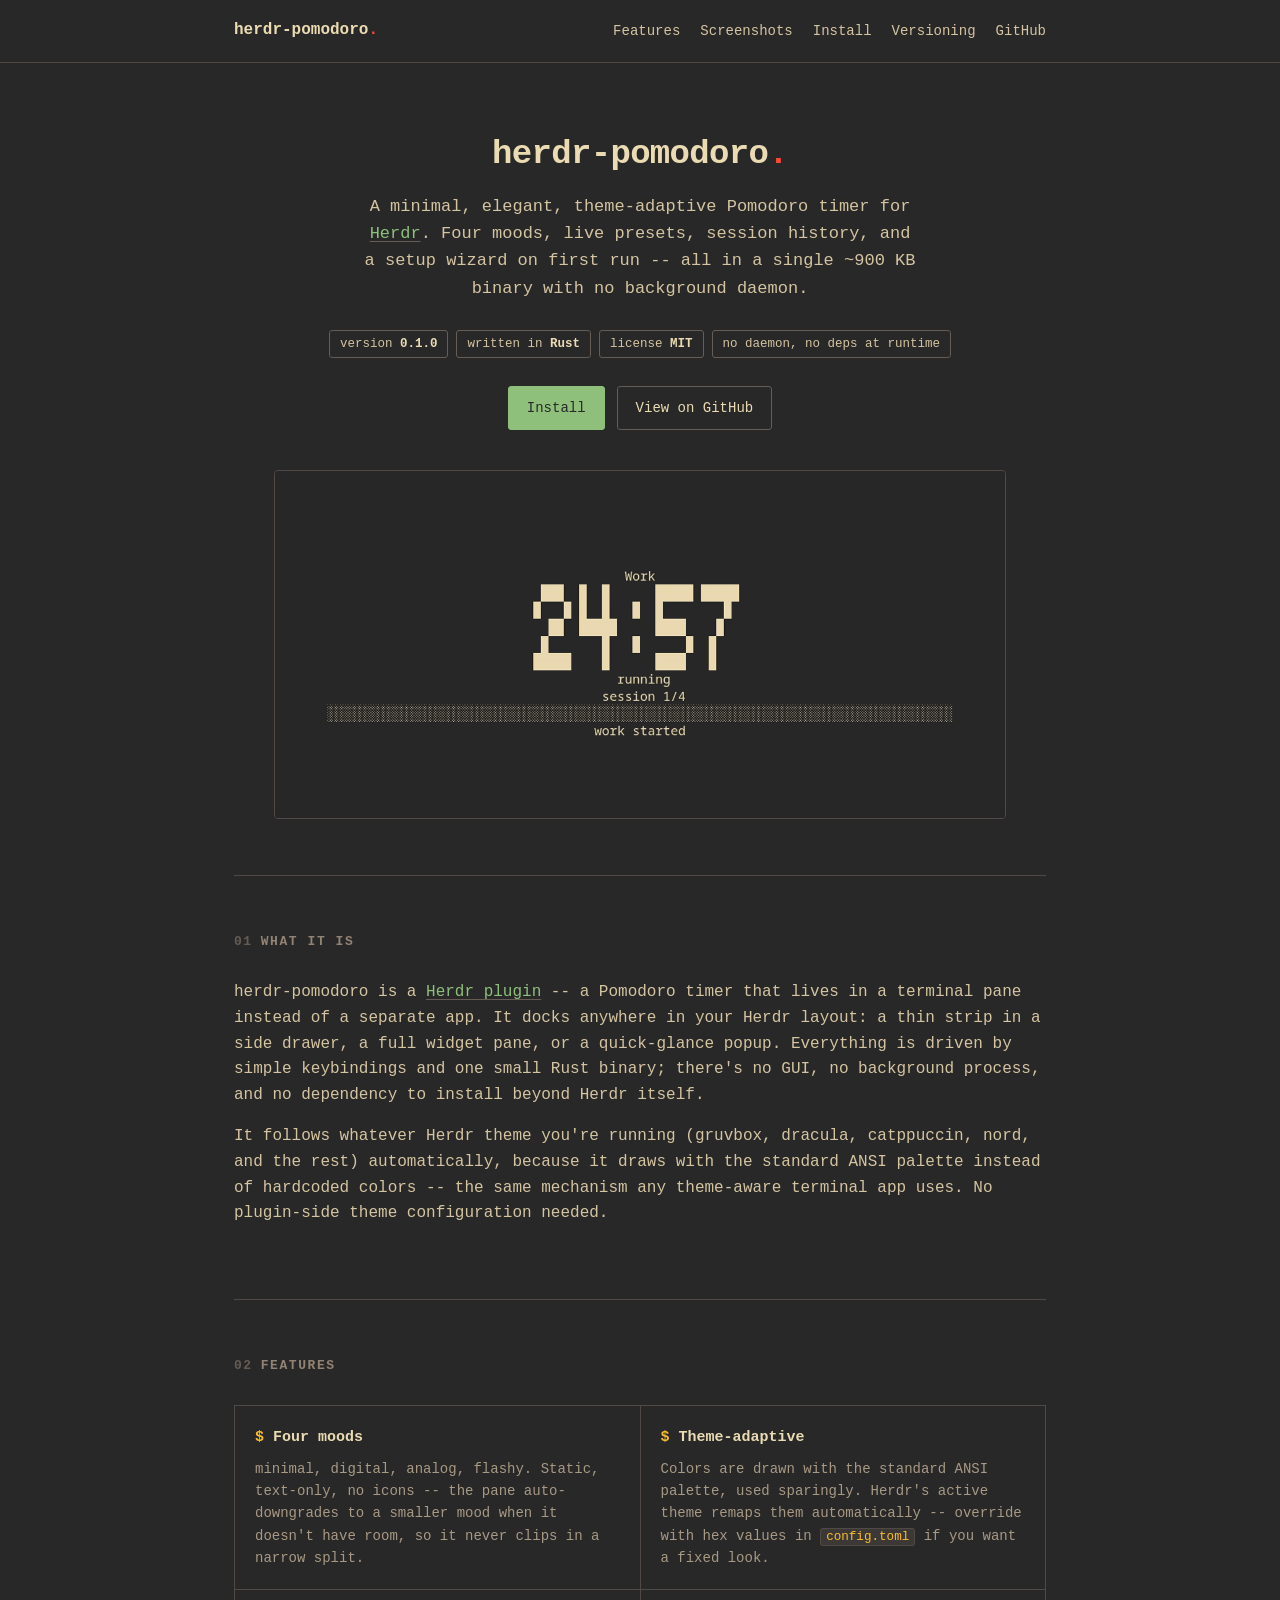
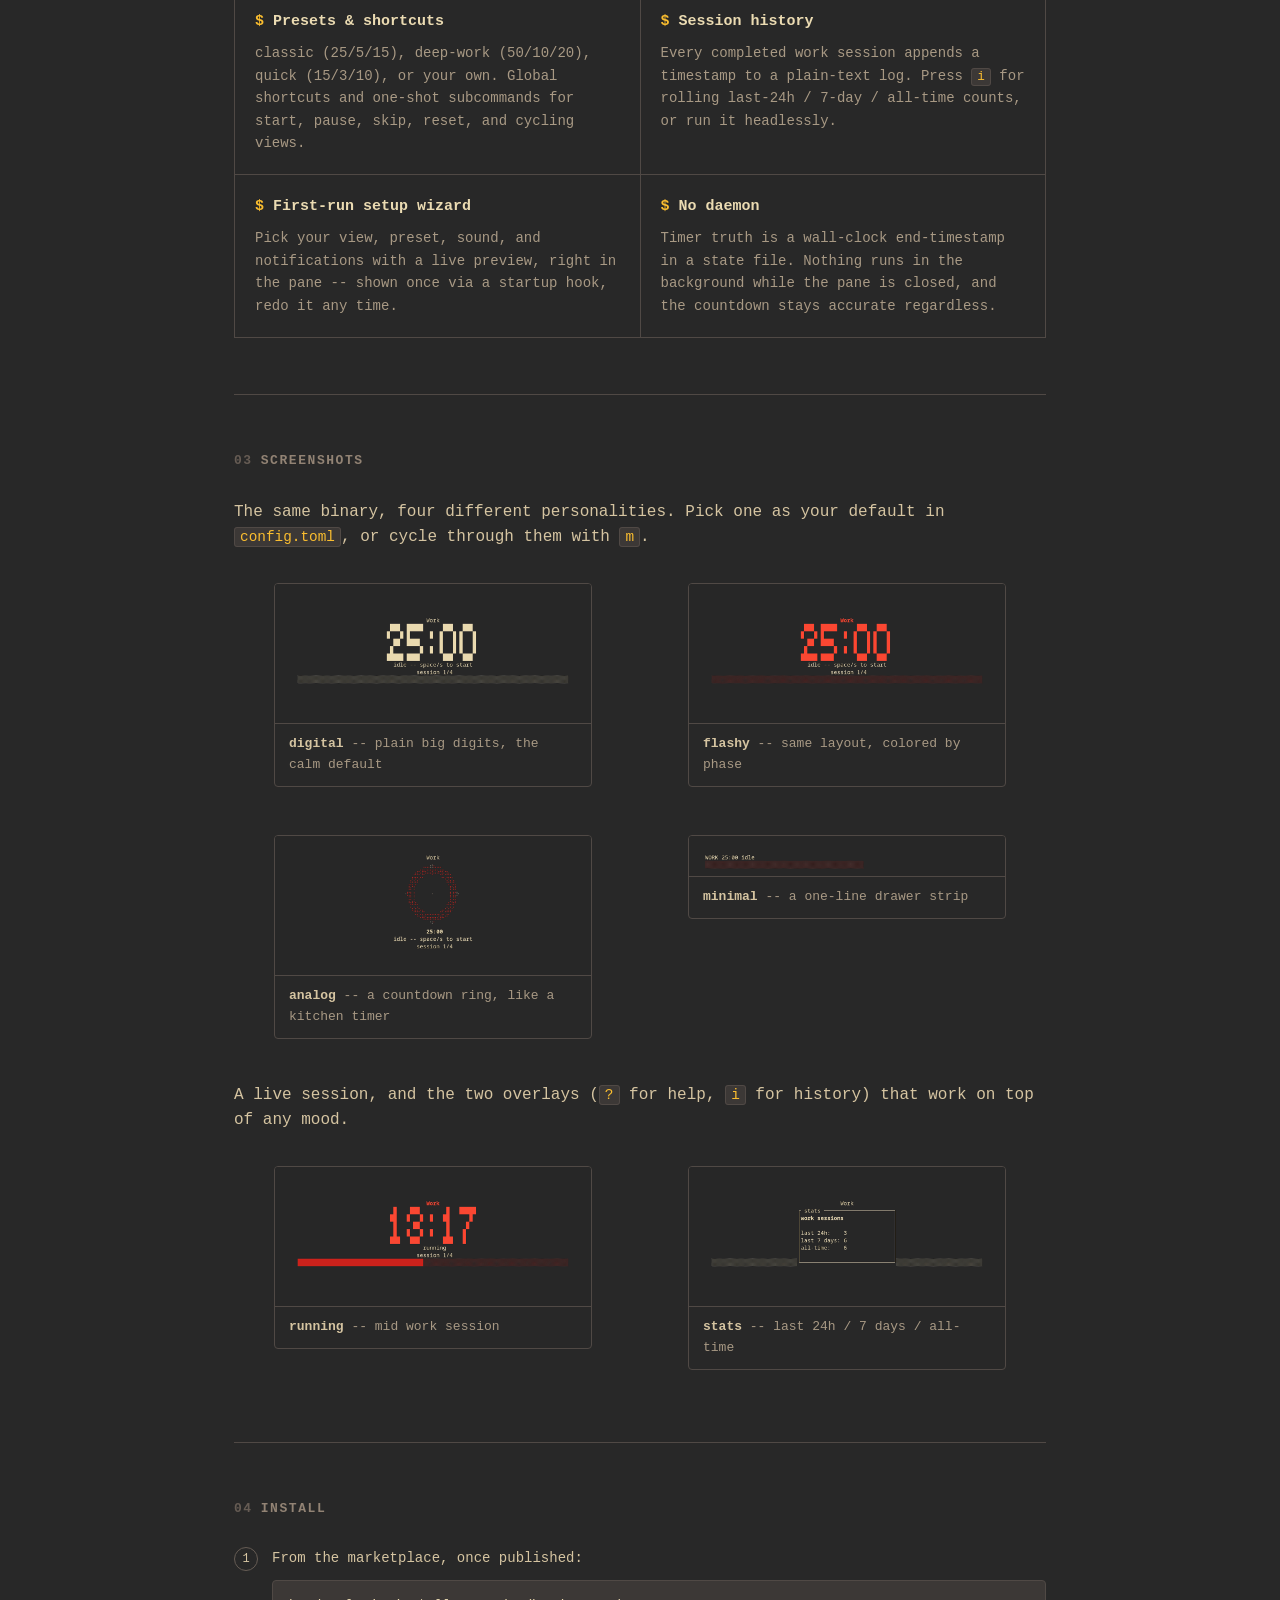
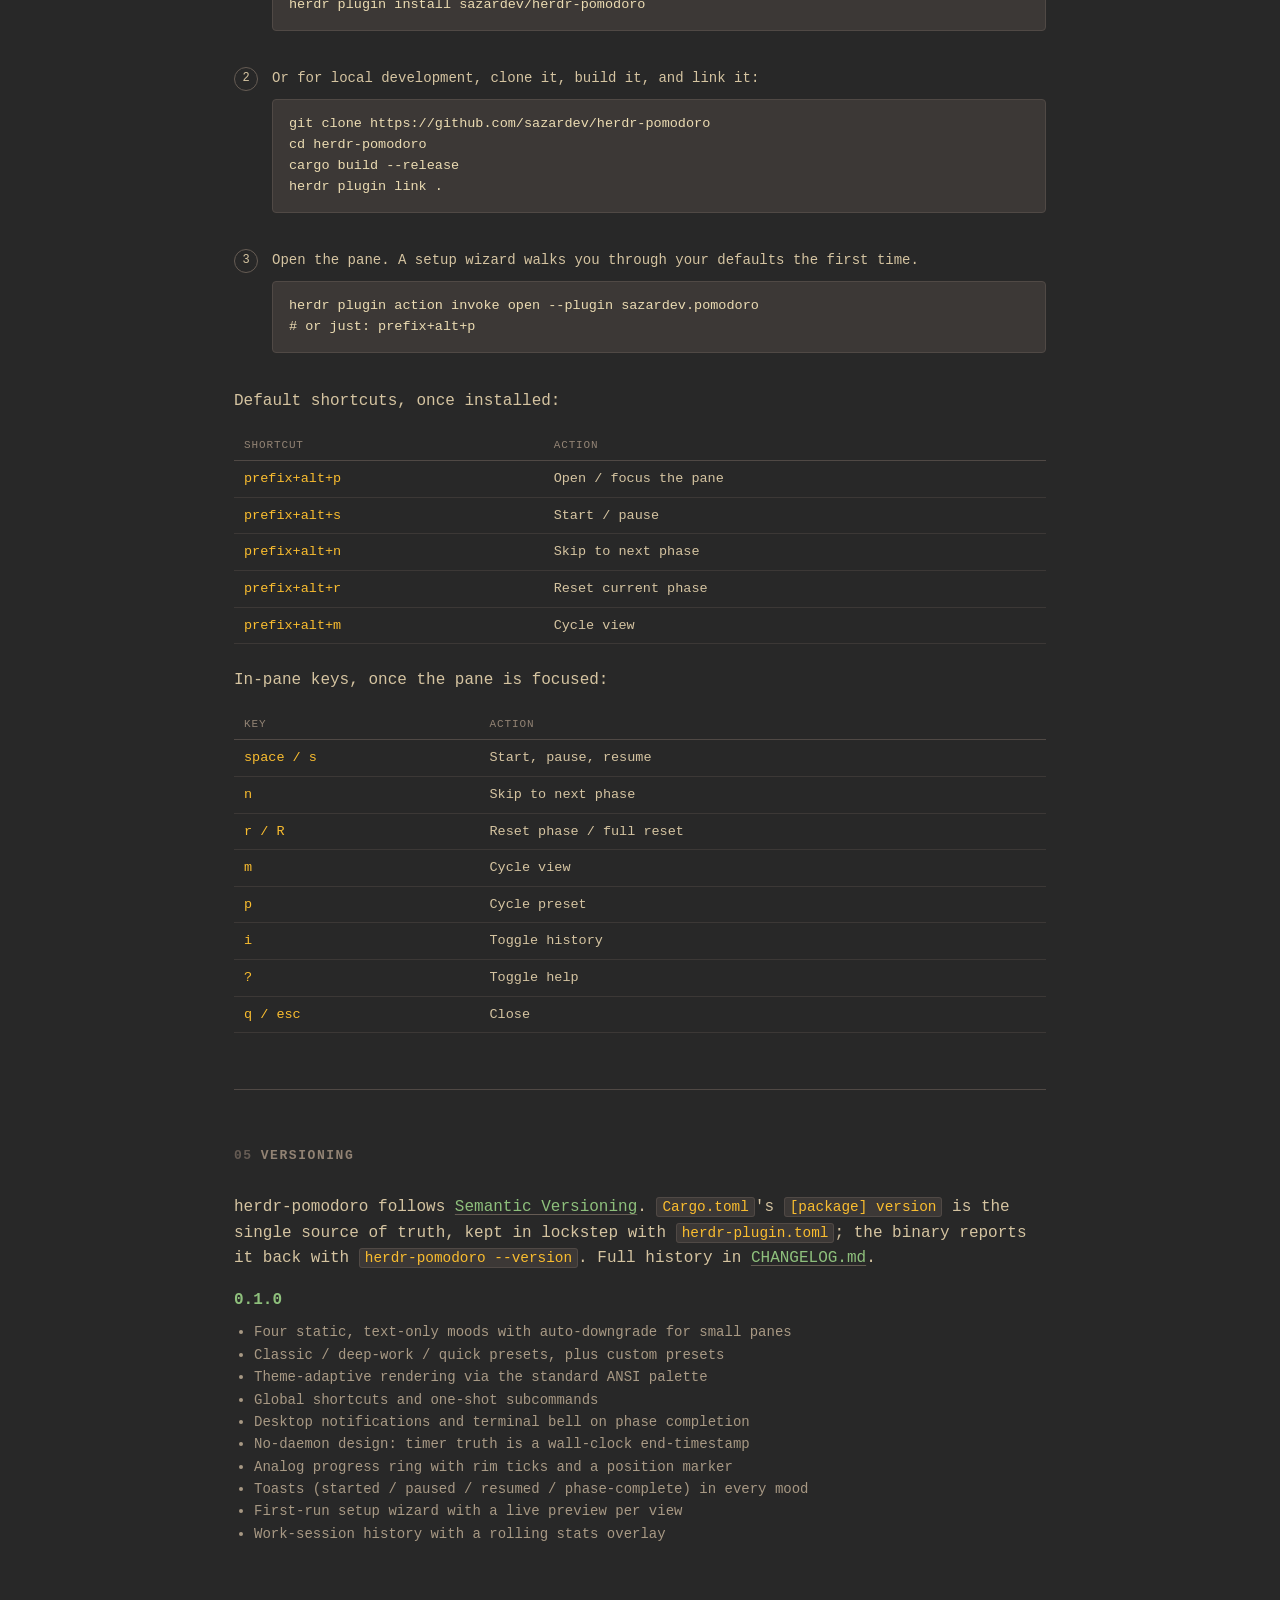
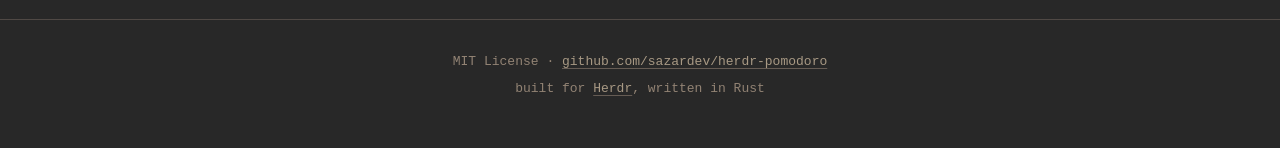
==== site/index.html @ 35297dba "feat: onboarding wizard, session history, analog progress ring, and pane placement fix Adds a first-" ====
<!doctype html>
<html lang="en">
<head>
<meta charset="utf-8">
<meta name="viewport" content="width=device-width, initial-scale=1">
<title>herdr-pomodoro -- a minimal Pomodoro timer for Herdr</title>
<meta name="description" content="A minimal, elegant, theme-adaptive Pomodoro timer plugin for Herdr. Four moods, presets, history, and a first-run setup wizard -- ~900KB, no daemon.">
<link rel="stylesheet" href="style.css">
</head>
<body>

<header class="site">
  <nav class="nav">
    <a class="brand" href="#top">herdr-pomodoro<span class="dot">.</span></a>
    <div class="nav-links">
      <a href="#features">Features</a>
      <a href="#screenshots">Screenshots</a>
      <a href="#install">Install</a>
      <a href="#versioning">Versioning</a>
      <a href="https://github.com/sazardev/herdr-pomodoro">GitHub</a>
    </div>
  </nav>
</header>

<main class="wrap" id="top">

  <section class="hero" style="border-top:none;">
    <h1>herdr-pomodoro<span class="dot">.</span></h1>
    <p class="tagline">
      A minimal, elegant, theme-adaptive Pomodoro timer for
      <a href="https://herdr.dev">Herdr</a>. Four moods, live presets,
      session history, and a setup wizard on first run -- all in a single
      ~900&nbsp;KB binary with no background daemon.
    </p>

    <div class="badges">
      <span class="badge">version <b>0.1.0</b></span>
      <span class="badge">written in <b>Rust</b></span>
      <span class="badge">license <b>MIT</b></span>
      <span class="badge">no daemon, no deps at runtime</span>
    </div>

    <div class="cta-row">
      <a class="btn primary" href="#install">Install</a>
      <a class="btn" href="https://github.com/sazardev/herdr-pomodoro">View on GitHub</a>
    </div>

    <figure class="demo-frame">
      <img src="assets/demo.gif" alt="Terminal recording of herdr-pomodoro: starting a session, skipping a phase, cycling through minimal, digital, analog and flashy views, and opening the help and stats overlays.">
    </figure>
  </section>

  <section id="what">
    <h2><span class="n">01</span>What it is</h2>
    <p>
      herdr-pomodoro is a <a href="https://herdr.dev/docs/plugins/">Herdr plugin</a>
      -- a Pomodoro timer that lives in a terminal pane instead of a separate
      app. It docks anywhere in your Herdr layout: a thin strip in a side
      drawer, a full widget pane, or a quick-glance popup. Everything is
      driven by simple keybindings and one small Rust binary; there's no
      GUI, no background process, and no dependency to install beyond Herdr
      itself.
    </p>
    <p>
      It follows whatever Herdr theme you're running (gruvbox, dracula,
      catppuccin, nord, and the rest) automatically, because it draws with
      the standard ANSI palette instead of hardcoded colors -- the same
      mechanism any theme-aware terminal app uses. No plugin-side theme
      configuration needed.
    </p>
  </section>

  <section id="features">
    <h2><span class="n">02</span>Features</h2>
    <div class="grid">
      <div class="card">
        <h3><span class="k">$</span> Four moods</h3>
        <p>minimal, digital, analog, flashy. Static, text-only, no icons --
        the pane auto-downgrades to a smaller mood when it doesn't have
        room, so it never clips in a narrow split.</p>
      </div>
      <div class="card">
        <h3><span class="k">$</span> Theme-adaptive</h3>
        <p>Colors are drawn with the standard ANSI palette, used sparingly.
        Herdr's active theme remaps them automatically -- override with hex
        values in <code>config.toml</code> if you want a fixed look.</p>
      </div>
      <div class="card">
        <h3><span class="k">$</span> Presets & shortcuts</h3>
        <p>classic (25/5/15), deep-work (50/10/20), quick (15/3/10), or your
        own. Global shortcuts and one-shot subcommands for start, pause,
        skip, reset, and cycling views.</p>
      </div>
      <div class="card">
        <h3><span class="k">$</span> Session history</h3>
        <p>Every completed work session appends a timestamp to a plain-text
        log. Press <code>i</code> for rolling last-24h / 7-day / all-time
        counts, or run it headlessly.</p>
      </div>
      <div class="card">
        <h3><span class="k">$</span> First-run setup wizard</h3>
        <p>Pick your view, preset, sound, and notifications with a live
        preview, right in the pane -- shown once via a startup hook, redo it
        any time.</p>
      </div>
      <div class="card">
        <h3><span class="k">$</span> No daemon</h3>
        <p>Timer truth is a wall-clock end-timestamp in a state file.
        Nothing runs in the background while the pane is closed, and the
        countdown stays accurate regardless.</p>
      </div>
    </div>
  </section>

  <section id="screenshots">
    <h2><span class="n">03</span>Screenshots</h2>
    <p>The same binary, four different personalities. Pick one as your
    default in <code>config.toml</code>, or cycle through them with
    <code>m</code>.</p>

    <div class="shots">
      <figure class="shot">
        <img src="assets/screenshot-digital.png" alt="digital mood: plain big block digits, the calm default">
        <figcaption><b>digital</b> -- plain big digits, the calm default</figcaption>
      </figure>
      <figure class="shot">
        <img src="assets/screenshot-flashy.png" alt="flashy mood: same layout as digital, colored by phase">
        <figcaption><b>flashy</b> -- same layout, colored by phase</figcaption>
      </figure>
      <figure class="shot">
        <img src="assets/screenshot-analog.png" alt="analog mood: a countdown ring, like a kitchen visual timer">
        <figcaption><b>analog</b> -- a countdown ring, like a kitchen timer</figcaption>
      </figure>
      <figure class="shot">
        <img src="assets/screenshot-minimal.png" alt="minimal mood: a one-line drawer strip">
        <figcaption><b>minimal</b> -- a one-line drawer strip</figcaption>
      </figure>
    </div>

    <p style="margin-top:28px;">A live session, and the two overlays
    (<code>?</code> for help, <code>i</code> for history) that work on top
    of any mood.</p>

    <div class="shots overlays">
      <figure class="shot">
        <img src="assets/screenshot-running.png" alt="a work session in progress, flashy mood, red progress bar about half full">
        <figcaption><b>running</b> -- mid work session</figcaption>
      </figure>
      <figure class="shot">
        <img src="assets/screenshot-stats.png" alt="the stats overlay showing rolling work session counts">
        <figcaption><b>stats</b> -- last 24h / 7 days / all-time</figcaption>
      </figure>
    </div>
  </section>

  <section id="install">
    <h2><span class="n">04</span>Install</h2>

    <div class="step">
      <div class="num">1</div>
      <div class="body">
        <p>From the marketplace, once published:</p>
        <pre><code>herdr plugin install sazardev/herdr-pomodoro</code></pre>
      </div>
    </div>

    <div class="step">
      <div class="num">2</div>
      <div class="body">
        <p>Or for local development, clone it, build it, and link it:</p>
        <pre><code>git clone https://github.com/sazardev/herdr-pomodoro
cd herdr-pomodoro
cargo build --release
herdr plugin link .</code></pre>
      </div>
    </div>

    <div class="step">
      <div class="num">3</div>
      <div class="body">
        <p>Open the pane. A setup wizard walks you through your defaults
        the first time.</p>
        <pre><code>herdr plugin action invoke open --plugin sazardev.pomodoro
# or just: prefix+alt+p</code></pre>
      </div>
    </div>

    <p>Default shortcuts, once installed:</p>
    <table class="keys">
      <tr><th>shortcut</th><th>action</th></tr>
      <tr><td>prefix+alt+p</td><td>Open / focus the pane</td></tr>
      <tr><td>prefix+alt+s</td><td>Start / pause</td></tr>
      <tr><td>prefix+alt+n</td><td>Skip to next phase</td></tr>
      <tr><td>prefix+alt+r</td><td>Reset current phase</td></tr>
      <tr><td>prefix+alt+m</td><td>Cycle view</td></tr>
    </table>

    <p style="margin-top:24px;">In-pane keys, once the pane is focused:</p>
    <table class="keys">
      <tr><th>key</th><th>action</th></tr>
      <tr><td>space / s</td><td>Start, pause, resume</td></tr>
      <tr><td>n</td><td>Skip to next phase</td></tr>
      <tr><td>r / R</td><td>Reset phase / full reset</td></tr>
      <tr><td>m</td><td>Cycle view</td></tr>
      <tr><td>p</td><td>Cycle preset</td></tr>
      <tr><td>i</td><td>Toggle history</td></tr>
      <tr><td>?</td><td>Toggle help</td></tr>
      <tr><td>q / esc</td><td>Close</td></tr>
    </table>
  </section>

  <section id="versioning">
    <h2><span class="n">05</span>Versioning</h2>
    <p>
      herdr-pomodoro follows <a href="https://semver.org/">Semantic
      Versioning</a>. <code>Cargo.toml</code>'s <code>[package] version</code>
      is the single source of truth, kept in lockstep with
      <code>herdr-plugin.toml</code>; the binary reports it back with
      <code>herdr-pomodoro --version</code>. Full history in
      <a href="https://github.com/sazardev/herdr-pomodoro/blob/main/CHANGELOG.md">CHANGELOG.md</a>.
    </p>

    <div class="changelog-entry">
      <div class="ver">0.1.0</div>
      <ul>
        <li>Four static, text-only moods with auto-downgrade for small panes</li>
        <li>Classic / deep-work / quick presets, plus custom presets</li>
        <li>Theme-adaptive rendering via the standard ANSI palette</li>
        <li>Global shortcuts and one-shot subcommands</li>
        <li>Desktop notifications and terminal bell on phase completion</li>
        <li>No-daemon design: timer truth is a wall-clock end-timestamp</li>
        <li>Analog progress ring with rim ticks and a position marker</li>
        <li>Toasts (started / paused / resumed / phase-complete) in every mood</li>
        <li>First-run setup wizard with a live preview per view</li>
        <li>Work-session history with a rolling stats overlay</li>
      </ul>
    </div>
  </section>

</main>

<footer>
  <div>MIT License &middot; <a href="https://github.com/sazardev/herdr-pomodoro">github.com/sazardev/herdr-pomodoro</a></div>
  <div class="made">built for <a href="https://herdr.dev">Herdr</a>, written in Rust</div>
</footer>

</body>
</html>
---- site/style.css ----
/* herdr-pomodoro -- gruvbox dark, flat. No shadows, no gradients, no 3D. */

:root {
  --bg0: #282828;
  --bg1: #3c3836;
  --bg2: #504945;
  --bg3: #665c54;
  --fg1: #ebdbb2;
  --fg2: #d5c4a1;
  --fg4: #a89984;

  --red: #fb4934;
  --green: #b8bb26;
  --yellow: #fabd2f;
  --blue: #83a598;
  --purple: #d3869b;
  --aqua: #8ec07c;
  --orange: #fe8019;
  --gray: #928374;

  --mono: ui-monospace, "JetBrains Mono", "Fira Code", "SFMono-Regular", Menlo, Consolas, monospace;
  --max-width: 860px;
}

* {
  box-sizing: border-box;
}

html {
  color-scheme: dark;
}

body {
  margin: 0;
  background: var(--bg0);
  color: var(--fg1);
  font-family: var(--mono);
  font-size: 16px;
  line-height: 1.6;
  -webkit-font-smoothing: antialiased;
}

a {
  color: var(--aqua);
  text-decoration: underline;
  text-decoration-color: var(--bg3);
  text-underline-offset: 3px;
}

a:hover {
  color: var(--yellow);
  text-decoration-color: var(--yellow);
}

.wrap {
  max-width: var(--max-width);
  margin: 0 auto;
  padding: 0 24px;
}

/* ---- nav ---- */

header.site {
  border-bottom: 1px solid var(--bg2);
}

.nav {
  display: flex;
  align-items: center;
  justify-content: space-between;
  padding: 18px 24px;
  max-width: var(--max-width);
  margin: 0 auto;
  flex-wrap: wrap;
  gap: 12px;
}

.nav .brand {
  color: var(--fg1);
  text-decoration: none;
  font-weight: 700;
}

.nav .brand .dot {
  color: var(--red);
}

.nav-links {
  display: flex;
  gap: 20px;
  font-size: 14px;
}

.nav-links a {
  color: var(--fg2);
  text-decoration: none;
}

.nav-links a:hover {
  color: var(--yellow);
}

/* ---- hero ---- */

.hero {
  padding: 64px 0 40px;
  text-align: center;
}

.hero h1 {
  font-size: 34px;
  margin: 0 0 12px;
  letter-spacing: -0.02em;
}

.hero h1 .dot {
  color: var(--red);
}

.tagline {
  color: var(--fg2);
  font-size: 17px;
  max-width: 560px;
  margin: 0 auto 28px;
}

.badges {
  display: flex;
  justify-content: center;
  gap: 8px;
  flex-wrap: wrap;
  margin-bottom: 28px;
}

.badge {
  display: inline-block;
  border: 1px solid var(--bg3);
  color: var(--fg2);
  padding: 3px 10px;
  font-size: 12.5px;
  border-radius: 3px;
}

.badge b {
  color: var(--fg1);
}

.cta-row {
  display: flex;
  justify-content: center;
  gap: 12px;
  flex-wrap: wrap;
  margin-bottom: 40px;
}

.btn {
  display: inline-block;
  border: 1px solid var(--bg3);
  color: var(--fg1);
  text-decoration: none;
  padding: 10px 18px;
  font-size: 14px;
  border-radius: 3px;
}

.btn:hover {
  border-color: var(--yellow);
  color: var(--yellow);
}

.btn.primary {
  border-color: var(--aqua);
  color: var(--bg0);
  background: var(--aqua);
}

.btn.primary:hover {
  border-color: var(--yellow);
  background: var(--yellow);
  color: var(--bg0);
}

.demo-frame {
  border: 1px solid var(--bg2);
  border-radius: 4px;
  overflow: hidden;
  max-width: 100%;
}

.demo-frame img {
  display: block;
  width: 100%;
  height: auto;
}

/* ---- sections ---- */

section {
  padding: 56px 0;
  border-top: 1px solid var(--bg2);
}

section h2 {
  font-size: 13px;
  text-transform: uppercase;
  letter-spacing: 0.12em;
  color: var(--gray);
  margin: 0 0 28px;
}

section h2 .n {
  color: var(--bg3);
  margin-right: 8px;
}

p {
  color: var(--fg2);
}

/* ---- feature grid ---- */

.grid {
  display: grid;
  grid-template-columns: repeat(2, 1fr);
  gap: 1px;
  background: var(--bg2);
  border: 1px solid var(--bg2);
}

.card {
  background: var(--bg0);
  padding: 20px;
}

.card h3 {
  margin: 0 0 8px;
  font-size: 15px;
  color: var(--fg1);
}

.card h3 .k {
  color: var(--yellow);
}

.card p {
  margin: 0;
  font-size: 14px;
  color: var(--fg4);
}

/* ---- screenshots ---- */

.shots {
  display: grid;
  grid-template-columns: repeat(2, 1fr);
  align-items: start;
  gap: 16px;
}

.shot {
  border: 1px solid var(--bg2);
  border-radius: 4px;
  overflow: hidden;
}

.shot img {
  display: block;
  width: 100%;
  height: auto;
  border-bottom: 1px solid var(--bg2);
}

.shot figcaption {
  margin: 0;
  padding: 10px 14px;
  font-size: 13px;
  color: var(--fg4);
}

.shot figcaption b {
  color: var(--fg2);
}

.shots.overlays {
  grid-template-columns: repeat(2, 1fr);
  margin-top: 16px;
}

/* ---- install / code ---- */

pre {
  background: var(--bg1);
  border: 1px solid var(--bg2);
  border-radius: 4px;
  padding: 14px 16px;
  overflow-x: auto;
  font-size: 13.5px;
  line-height: 1.55;
  margin: 0 0 16px;
}

code {
  font-family: var(--mono);
}

p code, li code {
  background: var(--bg1);
  border: 1px solid var(--bg2);
  border-radius: 3px;
  padding: 1px 5px;
  font-size: 0.9em;
  color: var(--yellow);
}

.step {
  display: flex;
  gap: 14px;
  margin-bottom: 20px;
}

.step .num {
  flex: none;
  width: 24px;
  height: 24px;
  border: 1px solid var(--bg3);
  border-radius: 50%;
  display: flex;
  align-items: center;
  justify-content: center;
  font-size: 12px;
  color: var(--fg2);
}

.step .body {
  flex: 1;
  min-width: 0;
}

.step .body p {
  margin: 0 0 10px;
  font-size: 14px;
}

/* ---- keys table ---- */

table.keys {
  width: 100%;
  border-collapse: collapse;
  font-size: 13.5px;
}

table.keys th {
  text-align: left;
  color: var(--gray);
  font-weight: normal;
  text-transform: uppercase;
  font-size: 11px;
  letter-spacing: 0.08em;
  padding: 6px 10px;
  border-bottom: 1px solid var(--bg2);
}

table.keys td {
  padding: 7px 10px;
  border-bottom: 1px solid var(--bg1);
  color: var(--fg2);
}

table.keys td:first-child {
  color: var(--yellow);
  white-space: nowrap;
}

/* ---- changelog ---- */

.changelog-entry {
  margin-bottom: 18px;
}

.changelog-entry .ver {
  color: var(--aqua);
  font-weight: 700;
}

.changelog-entry ul {
  margin: 8px 0 0;
  padding-left: 20px;
  color: var(--fg4);
  font-size: 14px;
}

/* ---- footer ---- */

footer {
  border-top: 1px solid var(--bg2);
  padding: 32px 0 48px;
  text-align: center;
  color: var(--gray);
  font-size: 13px;
}

footer a {
  color: var(--fg4);
}

footer .made {
  margin-top: 6px;
}

/* ---- responsive ---- */

@media (max-width: 640px) {
  .grid,
  .shots {
    grid-template-columns: 1fr;
  }
  .hero {
    padding: 44px 0 32px;
  }
  .hero h1 {
    font-size: 26px;
  }
}
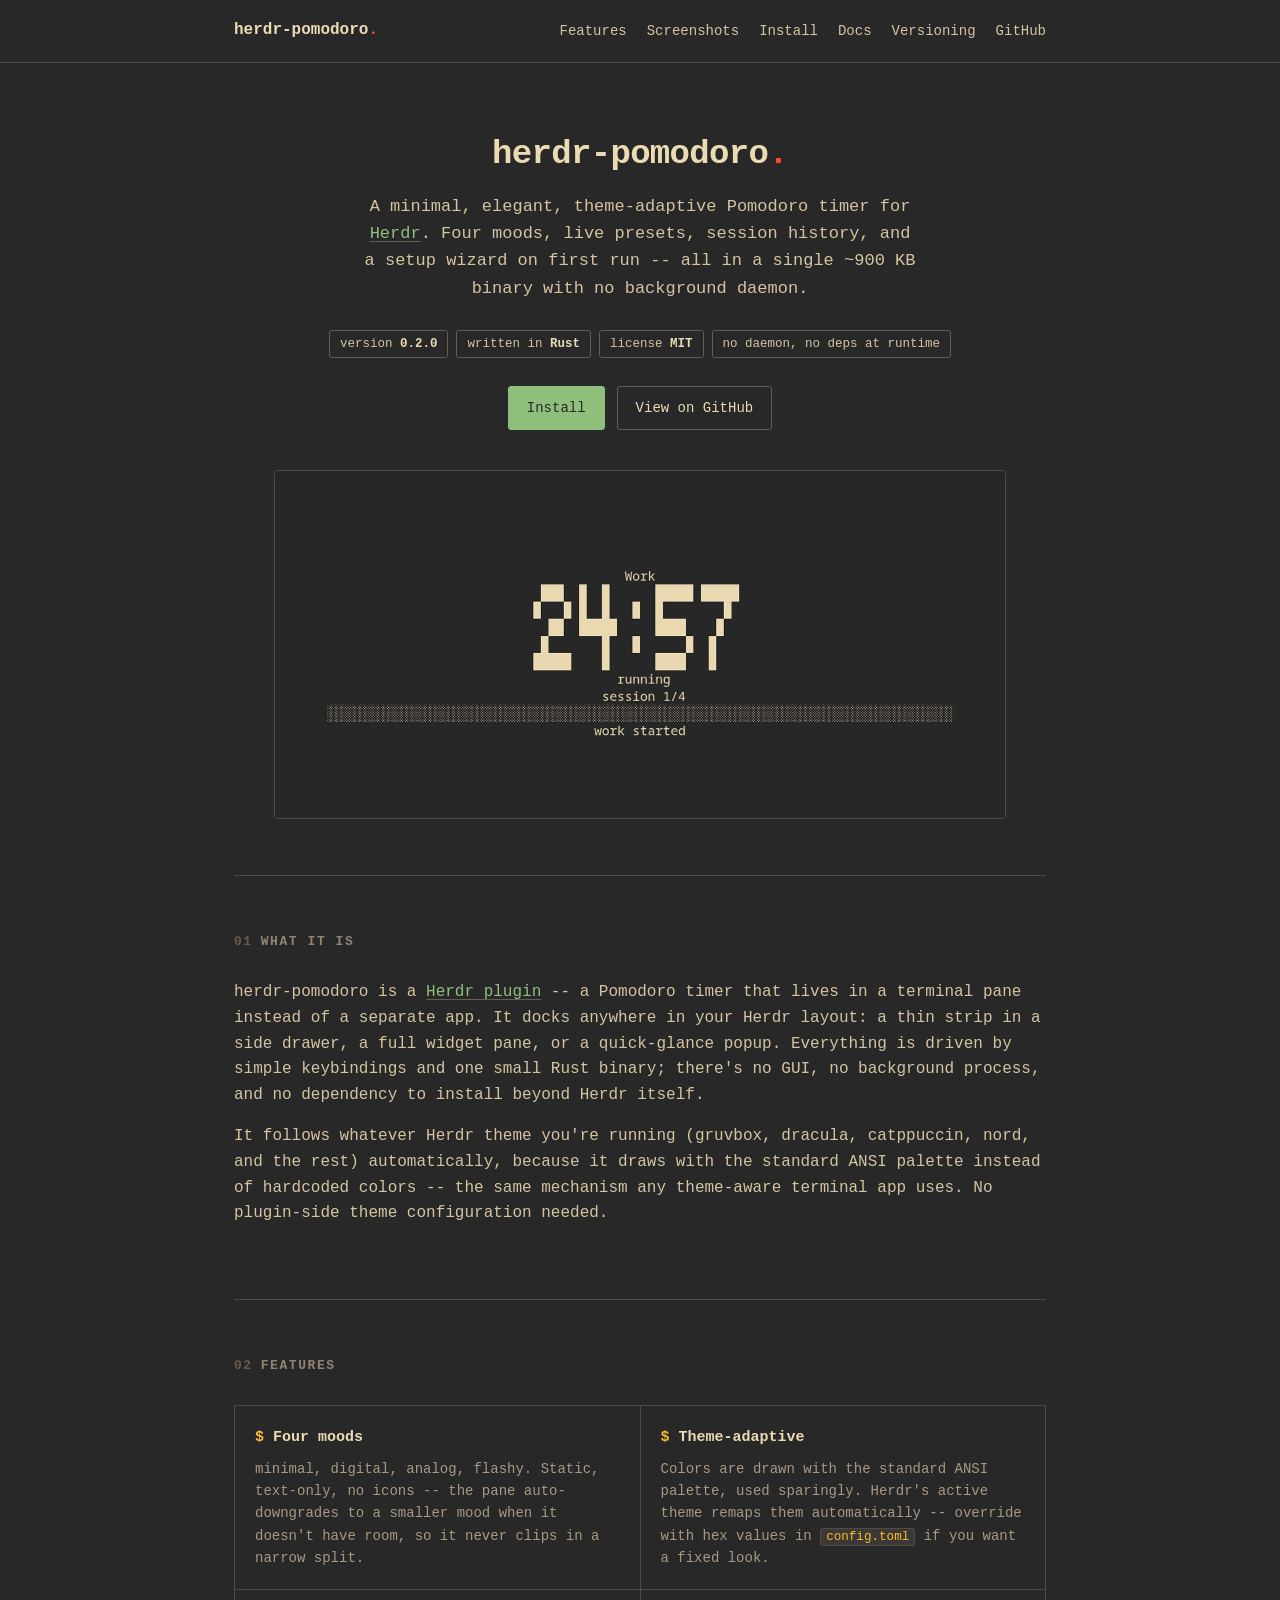
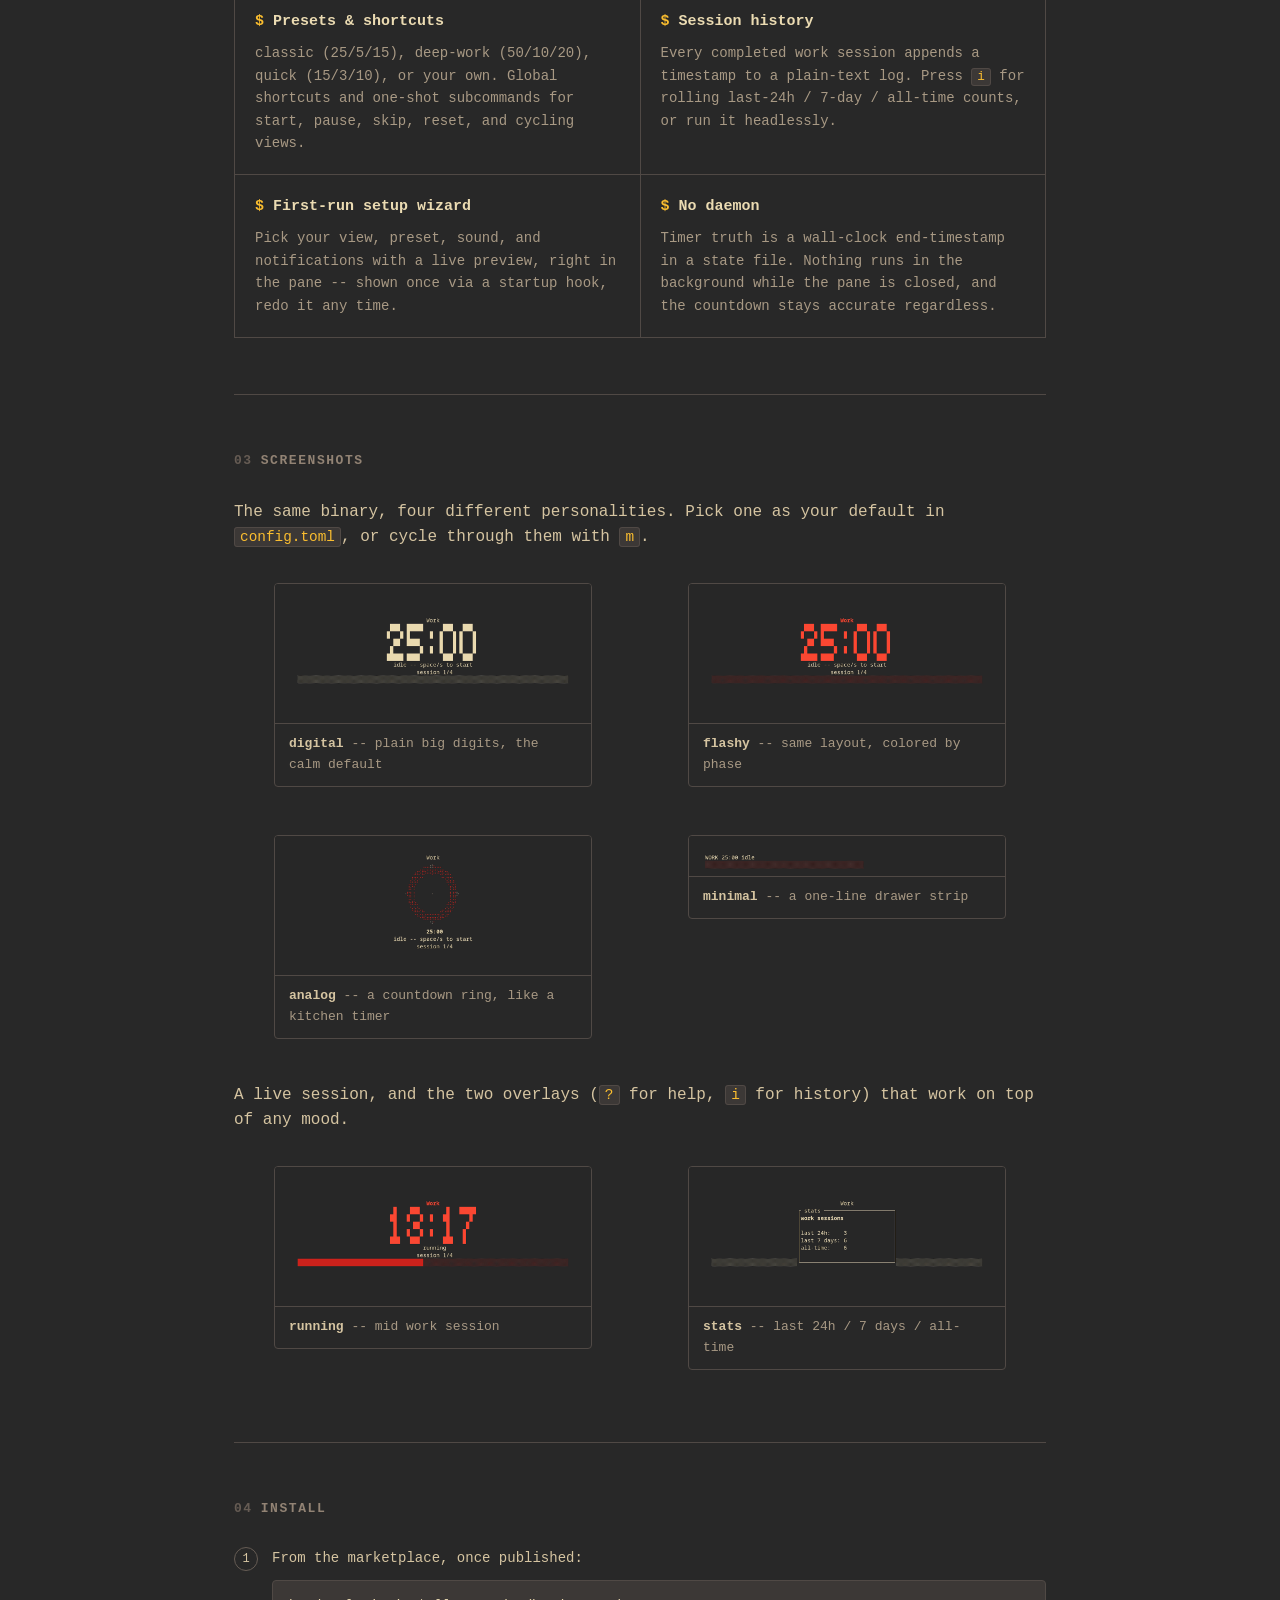
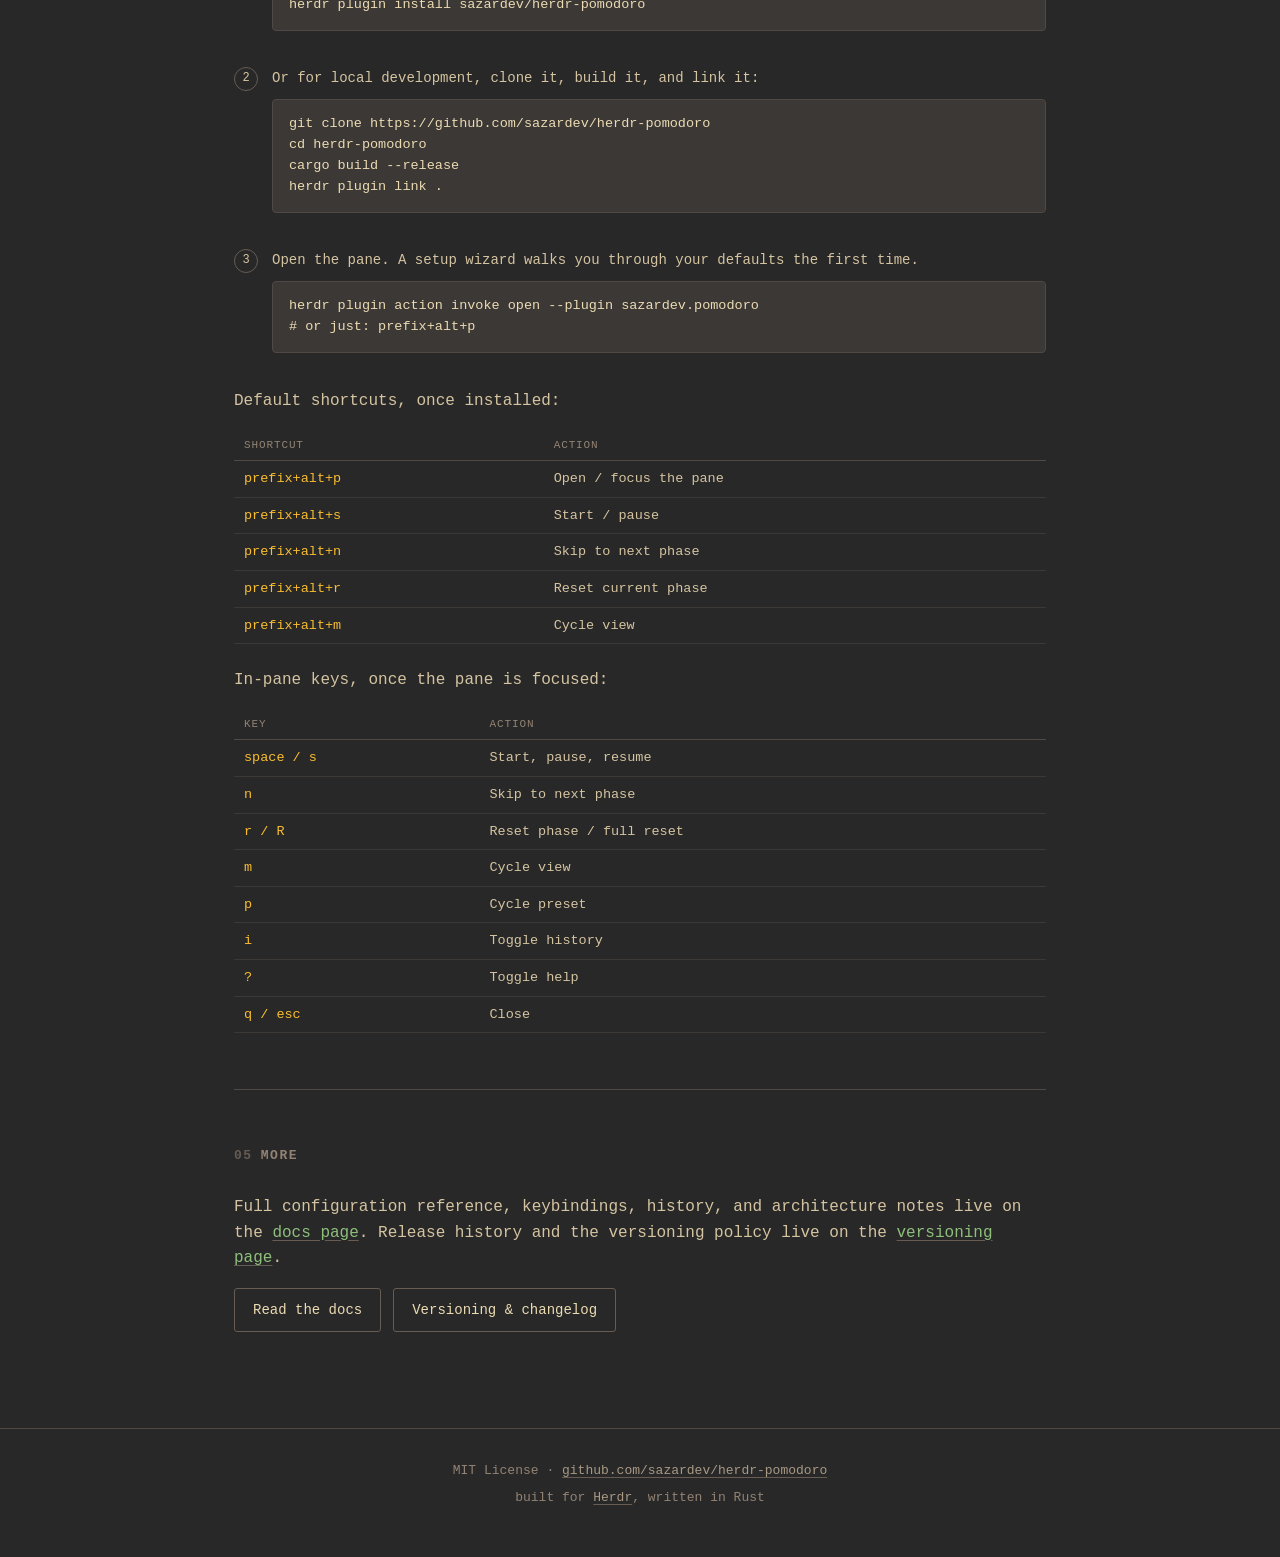
==== commit 350c9880: "site: split versioning into its own page, add a docs page Versioning (semver policy, release process" ====
--- a/site/index.html
+++ b/site/index.html
@@ -13,10 +13,11 @@
   <nav class="nav">
     <a class="brand" href="#top">herdr-pomodoro<span class="dot">.</span></a>
     <div class="nav-links">
-      <a href="#features">Features</a>
-      <a href="#screenshots">Screenshots</a>
-      <a href="#install">Install</a>
-      <a href="#versioning">Versioning</a>
+      <a href="index.html#features">Features</a>
+      <a href="index.html#screenshots">Screenshots</a>
+      <a href="index.html#install">Install</a>
+      <a href="docs.html">Docs</a>
+      <a href="versioning.html">Versioning</a>
       <a href="https://github.com/sazardev/herdr-pomodoro">GitHub</a>
     </div>
   </nav>
@@ -34,7 +35,7 @@
     </p>
 
     <div class="badges">
-      <span class="badge">version <b>0.1.0</b></span>
+      <span class="badge">version <b>0.2.0</b></span>
       <span class="badge">written in <b>Rust</b></span>
       <span class="badge">license <b>MIT</b></span>
       <span class="badge">no daemon, no deps at runtime</span>
@@ -209,31 +210,17 @@
     </table>
   </section>
 
-  <section id="versioning">
-    <h2><span class="n">05</span>Versioning</h2>
+  <section id="more">
+    <h2><span class="n">05</span>More</h2>
     <p>
-      herdr-pomodoro follows <a href="https://semver.org/">Semantic
-      Versioning</a>. <code>Cargo.toml</code>'s <code>[package] version</code>
-      is the single source of truth, kept in lockstep with
-      <code>herdr-plugin.toml</code>; the binary reports it back with
-      <code>herdr-pomodoro --version</code>. Full history in
-      <a href="https://github.com/sazardev/herdr-pomodoro/blob/main/CHANGELOG.md">CHANGELOG.md</a>.
-    </p>
-
-    <div class="changelog-entry">
-      <div class="ver">0.1.0</div>
-      <ul>
-        <li>Four static, text-only moods with auto-downgrade for small panes</li>
-        <li>Classic / deep-work / quick presets, plus custom presets</li>
-        <li>Theme-adaptive rendering via the standard ANSI palette</li>
-        <li>Global shortcuts and one-shot subcommands</li>
-        <li>Desktop notifications and terminal bell on phase completion</li>
-        <li>No-daemon design: timer truth is a wall-clock end-timestamp</li>
-        <li>Analog progress ring with rim ticks and a position marker</li>
-        <li>Toasts (started / paused / resumed / phase-complete) in every mood</li>
-        <li>First-run setup wizard with a live preview per view</li>
-        <li>Work-session history with a rolling stats overlay</li>
-      </ul>
+      Full configuration reference, keybindings, history, and architecture
+      notes live on the <a href="docs.html">docs page</a>. Release history
+      and the versioning policy live on the
+      <a href="versioning.html">versioning page</a>.
+    </p>
+    <div class="cta-row" style="justify-content:flex-start;">
+      <a class="btn" href="docs.html">Read the docs</a>
+      <a class="btn" href="versioning.html">Versioning &amp; changelog</a>
     </div>
   </section>
 
